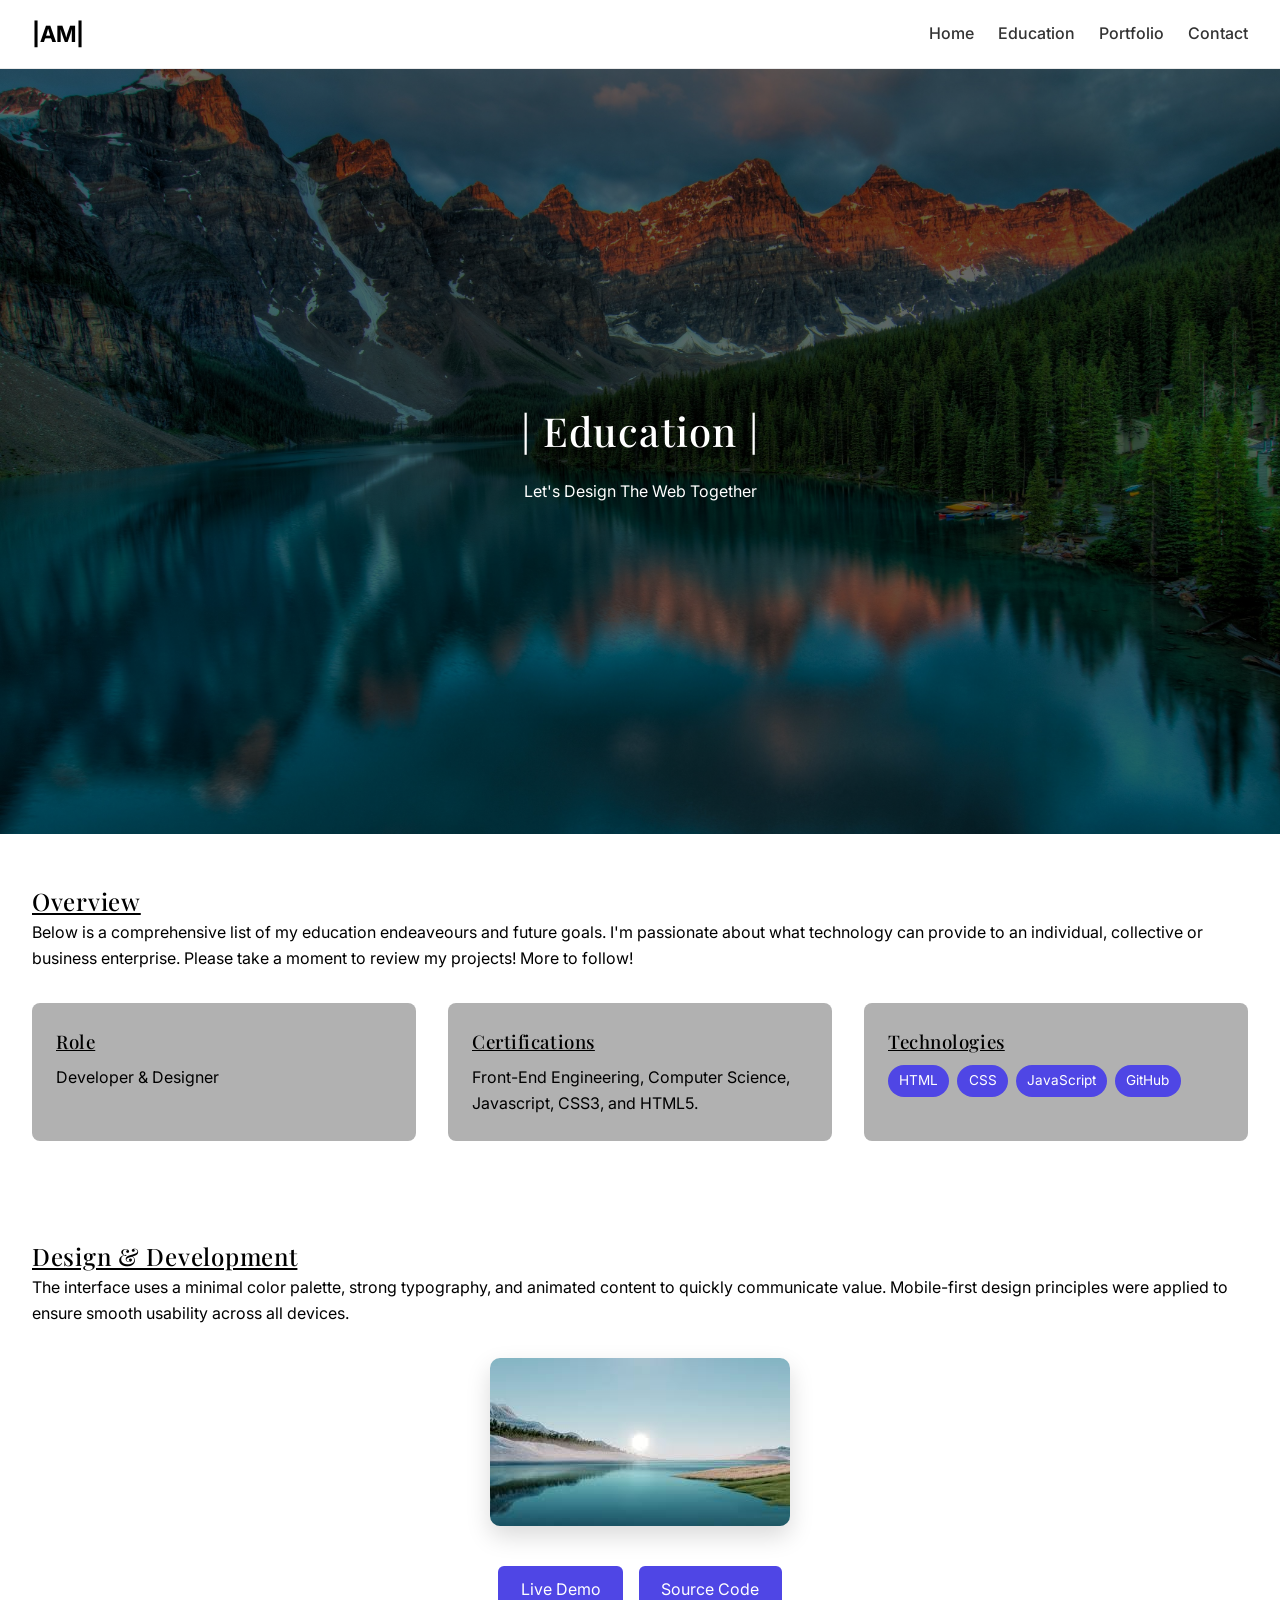
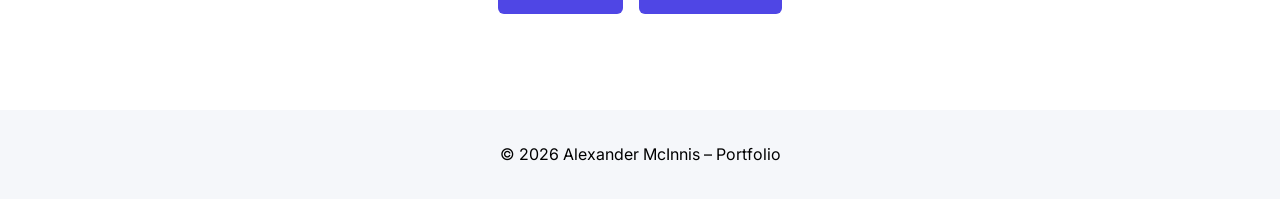
==== education-page/index.html @ c5065e4f "Publish 2026 portfolio Co-authored-by: Copilot App <223556219+Copilot@users.noreply.github.com>" ====
<!DOCTYPE html>
<html lang="en">
<head>
  <meta charset="UTF-8" />
  <meta name="viewport" content="width=device-width, initial-scale=1.0" />
  <title>Education | Alexander McInnis</title>
  <link rel="stylesheet" href="style.css" />
  <link rel="preconnect" href="https://fonts.googleapis.com">
  <link rel="preconnect" href="https://fonts.gstatic.com" crossorigin>
  <link href="https://fonts.googleapis.com/css2?family=Inter:wght@300;400;500;600&family=Playfair+Display:wght@400;500;600;700&display=swap" rel="stylesheet">

</head>
<body>

  <!-- Navbar -->
  <nav class="navbar">
    <div class="logo">|AM|</div>

    <button class="menu-toggle" id="menu-toggle" aria-label="Toggle menu" aria-expanded="false">☰</button>

    <ul class="nav-links" id="nav-links">
     <li><a href="../landing-page/index.html">Home</a></li>
      <li><a href="../education-page/index.html">Education</a></li>
      <li><a href="../portfolio-page/index.html">Portfolio</a></li>
      <li><a href="../contact-page/index.html">Contact</a></li>
    </ul>
  </nav>

  <!-- Hero -->
  <section class="project-hero">
    <h1>| Education |</h1>
    <p>Let's Design The Web Together</p>
  </section>

  <!-- Overview -->
  <section id="overview">
    <h2><u>Overview</u></h2>
    <p>
  Below is a comprehensive list of my education endeaveours and future goals. 
  I'm passionate about what technology can provide to an individual, collective or business enterprise.
  Please take a moment to review my projects! More to follow! 
    </p>

    <div class="project-info">
      <div class="info-box">
        <h3><u>Role</u></h3>
        <p>Developer & Designer</p>
      </div>
      <div class="info-box">
        <h3><u>Certifications</u></h3>
        <p>Front-End Engineering, Computer Science, Javascript, CSS3, and HTML5.</p>
      </div>
      <div class="info-box">
        <h3><u>Technologies</u></h3>
        <div class="tech-list">
          <span class="tech">HTML</span>
          <span class="tech">CSS</span>
          <span class="tech">JavaScript</span>
          <span class="tech">GitHub</span>
        </div>
      </div>
    </div>
  </section>

  <!-- Details -->
  <section id="details">
    <h2><u>Design & Development</u></h2>
    <p>
      The interface uses a minimal color palette, strong typography, and animated content to quickly communicate value.
      Mobile-first design principles were applied to ensure smooth usability across all devices.
    </p>

    <div class="project-image">
      <img src="image3.jpg" alt="Project preview" />
    </div>

    <div class="project-links">
      <a href="#" class="btn">Live Demo</a>
      <a href="#" class="btn">Source Code</a>
    </div>
  </section>

  <footer>
    <p>© 2026 Alexander McInnis – Portfolio</p>
  </footer>
<script src="script.js"></script>
</body>
</html>
---- education-page/style.css ----
html { scroll-behavior: smooth; }

    * {
      margin: 0;
      padding: 0;
      box-sizing: border-box;
    }

    body {
      font-family: "Inter", system-ui, -apple-system, BlinkMacSystemFont, sans-serif;
      line-height: 1.6;
      color: black;
    }
    h1 {
      font-family: "Playfair Display", serif;
      font-weight: 500;
      letter-spacing: 0.03em;
      color: white;
      margin-top: 0;
    }

    h2, h3, h4, h5, h6 {
      font-family: "Playfair Display", serif;
      font-weight: 500;
      letter-spacing: 0.03em;
      color: black;
      margin-top: 0;
    }
    /* Navbar */
    .navbar {
      display: flex;
      justify-content: space-between;
      align-items: center;
      padding: 1rem 2rem;
      background-color: #ffffff;
      border-bottom: 1px solid #eaeaea;
      position: sticky;
      top: 0;
      z-index: 1000;
    }

    .logo {
      color: black;
      font-size: 1.4rem;
      font-weight: bold;
    }

    .nav-links {
      list-style: none;
      display: flex;
      gap: 1.5rem;
    }

    .nav-links a {
      text-decoration: none;
      color: #333;
      font-weight: 500;
    }

    .menu-toggle {
      display: none;
      font-size: 1.8rem;
      background: none;
      border: none;
      cursor: pointer;
    }

    /* Hero */
    .project-hero {
      min-height: 85vh;
      display: flex;
      flex-direction: column;
      justify-content: center;
      padding: 4rem 2rem;
      text-align: center;
      background-image: linear-gradient(
          rgba(0, 0, 0, 0.6),
          rgba(0, 0, 0, 0.6)
        ),
        url("image2.jpg");
      background-size: cover;
      background-position: center;
      background-repeat: no-repeat;
      color: white;
    }

    .project-hero h1 {
      font-size: 2.5rem;
      margin-bottom: 1rem;
      animation: fadeUp 0.8s ease forwards;
      opacity: 0;
    }

    .project-hero p {
      max-width: 600px;
      margin: 0 auto;
      animation: fadeUp 0.8s ease forwards;
      animation-delay: 0.2s;
      opacity: 0;
    }

    /* Content sections */
    section {
      padding: 3rem 2rem;
      max-width: 1920px;
      margin: auto;
    }

    .project-info {
      display: grid;
      grid-template-columns: repeat(auto-fit, minmax(250px, 1fr));
      gap: 2rem;
      margin-top: 2rem;
    }

    .info-box {
      background: rgb(177, 177, 177);
      padding: 1.5rem;
      border-radius: 8px;
    }

    .info-box h3 {
      margin-bottom: 0.5rem;
    }

    .tech-list {
      display: flex;
      flex-wrap: wrap;
      gap: 0.5rem;
      margin-top: 0.5rem;
    }

    .tech {
      background: #4f46e5;
      color: white;
      padding: 0.3rem 0.7rem;
      border-radius: 20px;
      font-size: 0.85rem;
    }

    .project-image {
      margin-top: 2rem;
      text-align: center;
    }

    .project-image img {
      max-width: 100%;
      border-radius: 10px;
      box-shadow: 0 10px 25px rgba(0,0,0,0.15);
    }

    .project-links {
      margin-top: 2rem;
      display: flex;
      gap: 1rem;
      justify-content: center;
    }

    .btn {
      padding: 0.7rem 1.4rem;
      border-radius: 6px;
      border: none;
      cursor: pointer;
      font-size: 1rem;
      text-decoration: none;
      color: white;
      background: #4f46e5;
      transition: background 0.2s ease;
    }

    .btn:hover {
      background: #4338ca;
    }

    footer {
      padding: 2rem;
      text-align: center;
      background: #f5f7fa;
      margin-top: 3rem;
    }

    /* Animations */
    @keyframes fadeUp {
      from { opacity: 0; transform: translateY(20px); }
      to { opacity: 1; transform: translateY(0); }
    }

    /* Mobile */
    @media (max-width: 768px) {
      .menu-toggle { display: block; }

      .nav-links {
        display: none;
        position: absolute;
        top: 64px;
        right: 0;
        width: 100%;
        flex-direction: column;
        background-color: #ffffff;
        text-align: center;
        border-bottom: 1px solid #eaeaea;
      }

      .nav-links.active { display: flex; }

      .nav-links li { padding: 1rem 0; }
    }
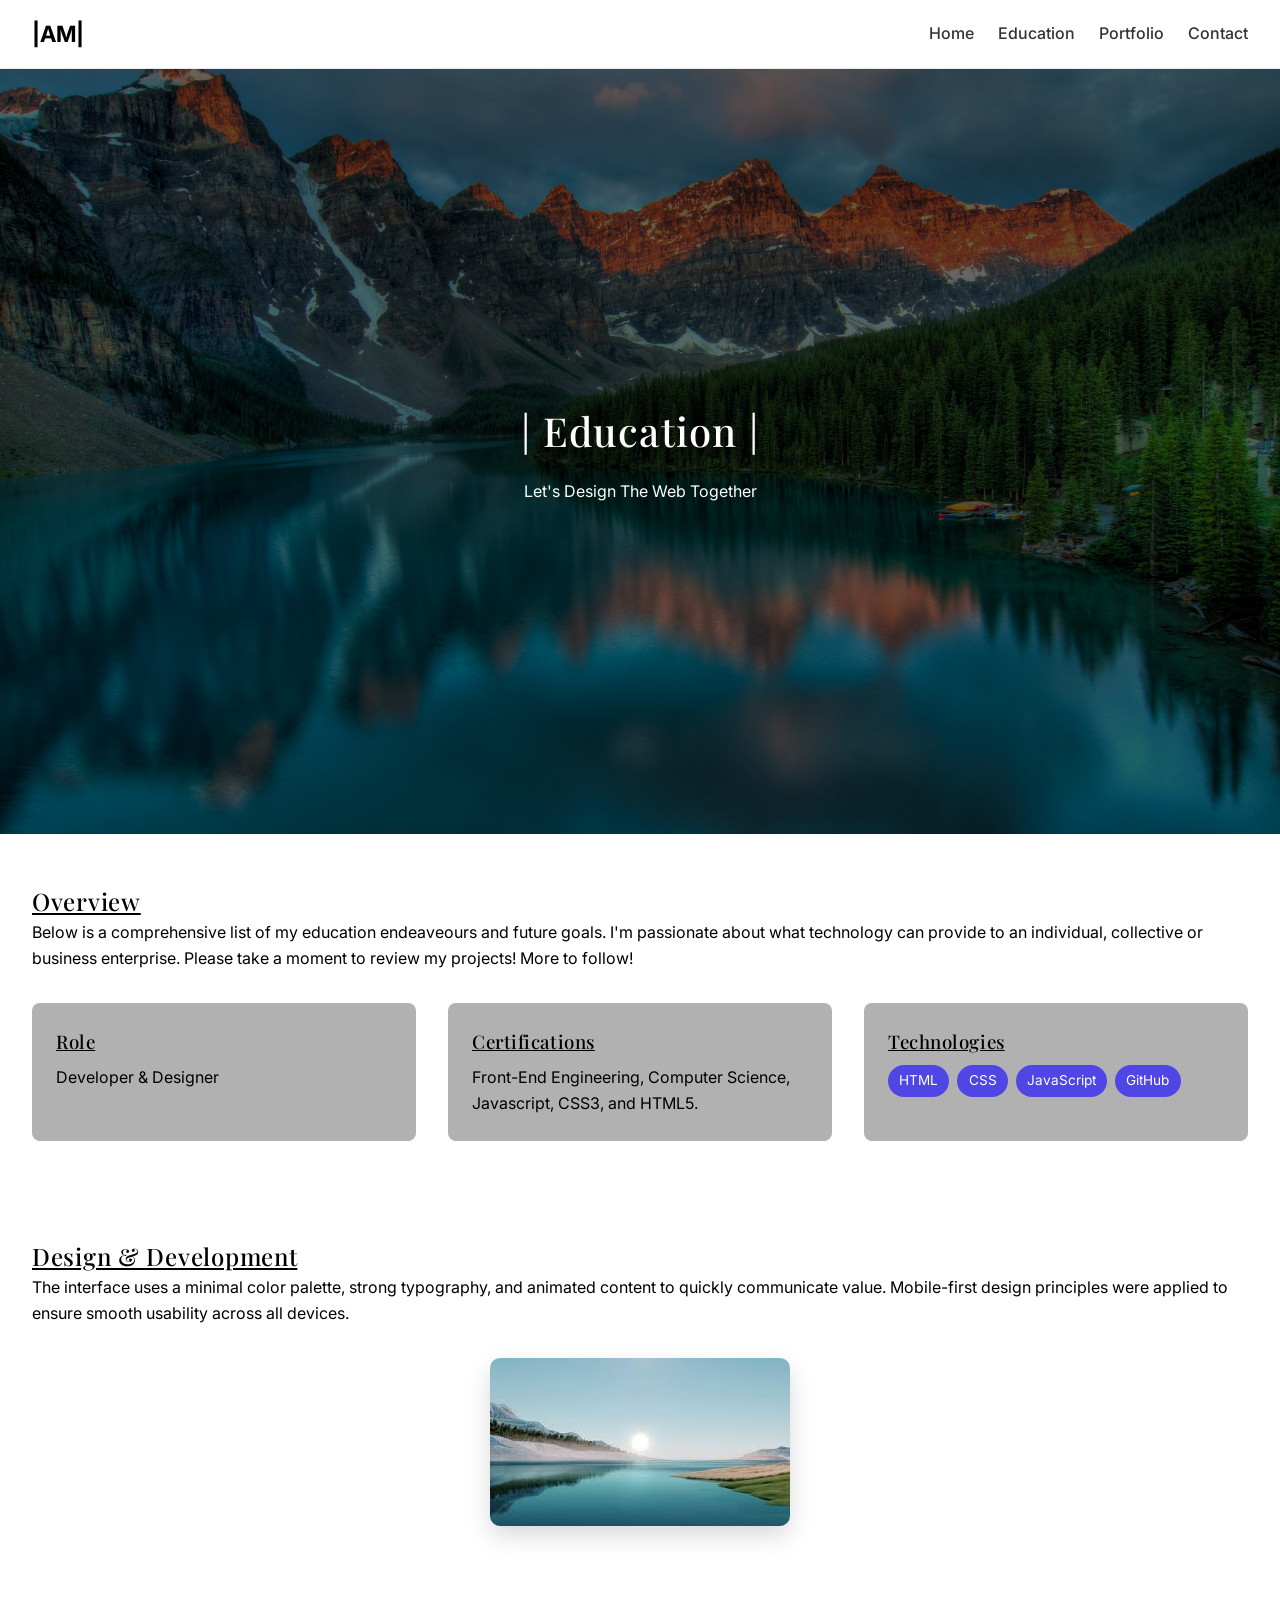
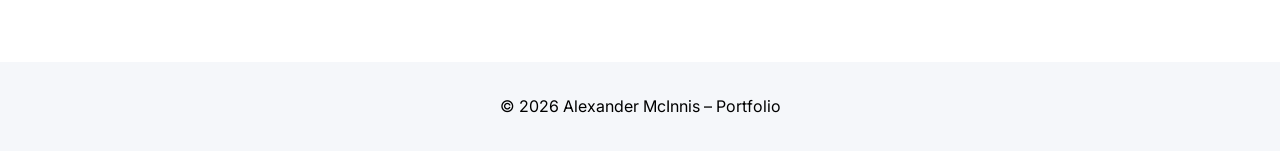
==== commit 317594be: "Update education page Co-authored-by: Copilot App <223556219+Copilot@users.noreply.github.com>" ====
--- a/education-page/index.html
+++ b/education-page/index.html
@@ -75,8 +75,6 @@
     </div>
 
     <div class="project-links">
-      <a href="#" class="btn">Live Demo</a>
-      <a href="#" class="btn">Source Code</a>
     </div>
   </section>
 
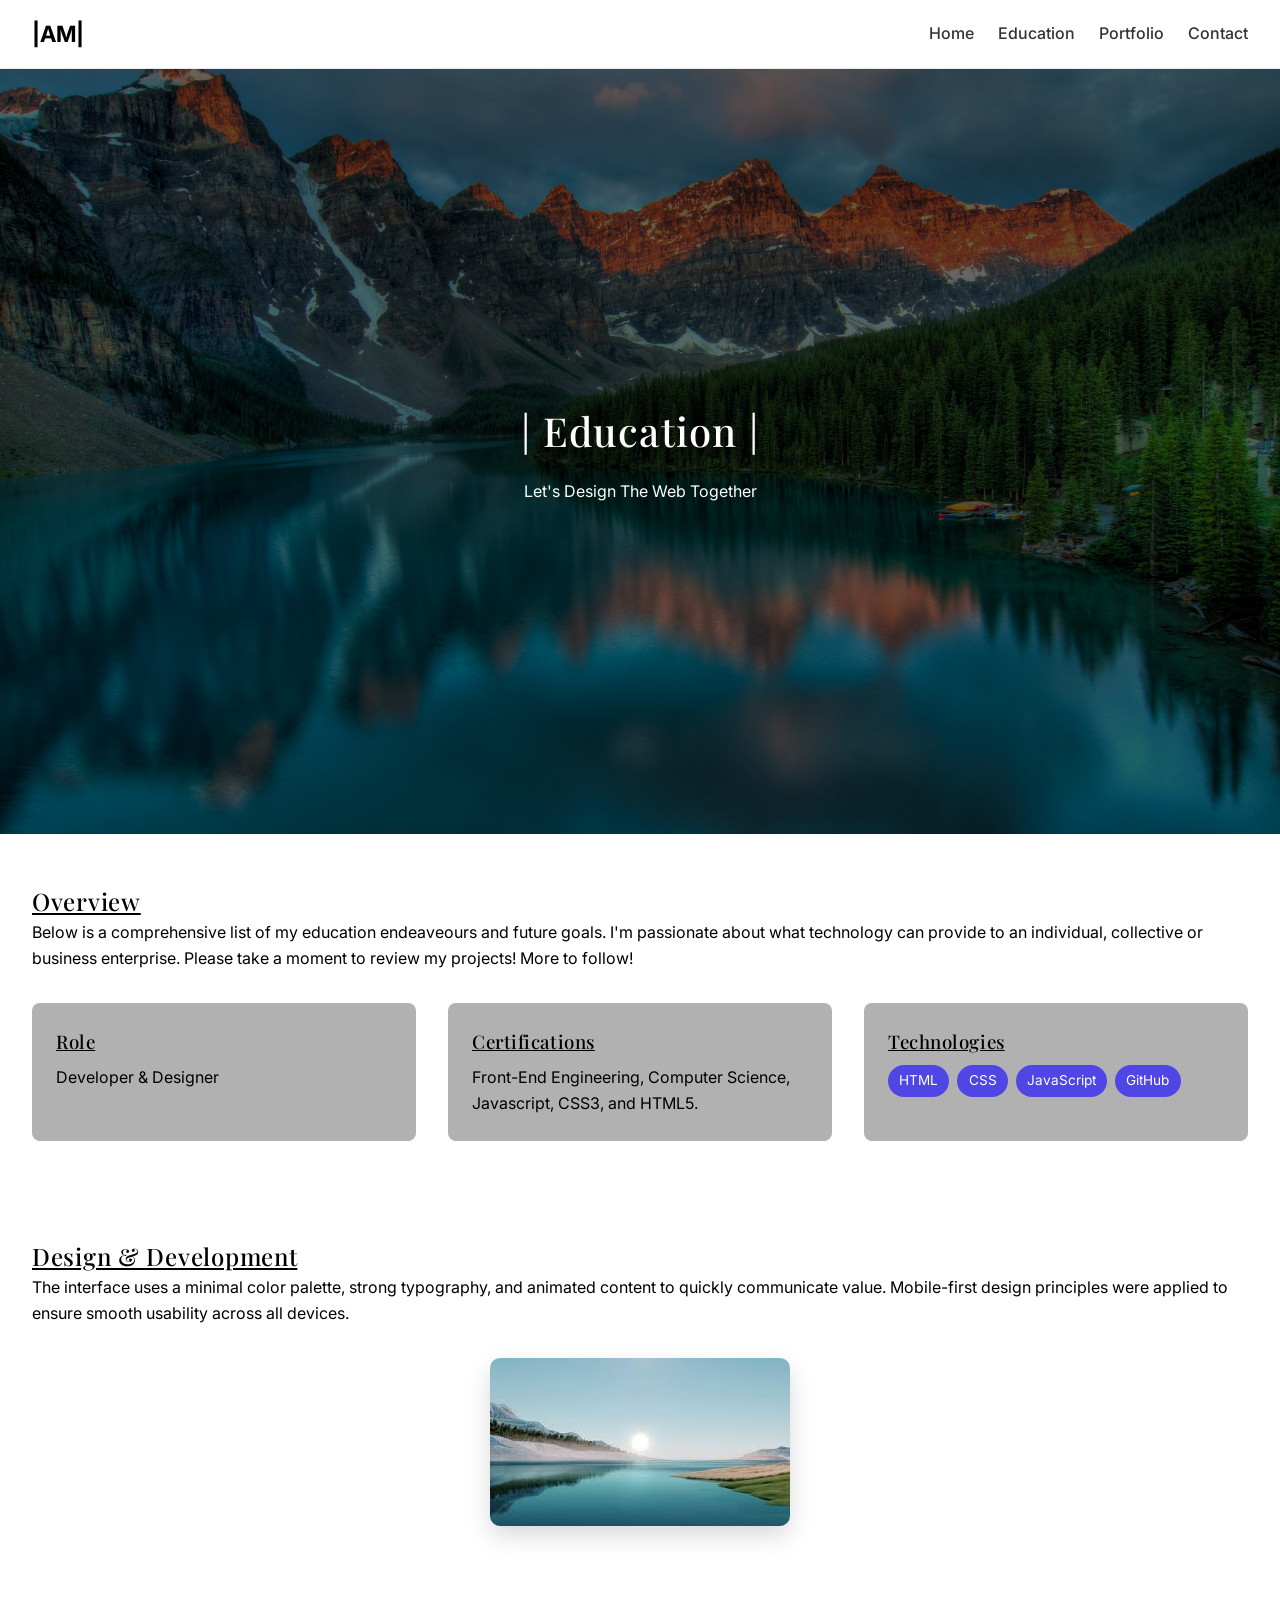
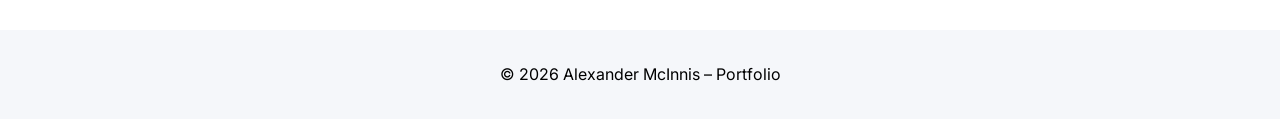
==== commit bc39a341: "Remove education page buttons Co-authored-by: Copilot App <223556219+Copilot@users.noreply.github.co" ====
--- a/education-page/index.html
+++ b/education-page/index.html
@@ -74,8 +74,6 @@
       <img src="image3.jpg" alt="Project preview" />
     </div>
 
-    <div class="project-links">
-    </div>
   </section>
 
   <footer>
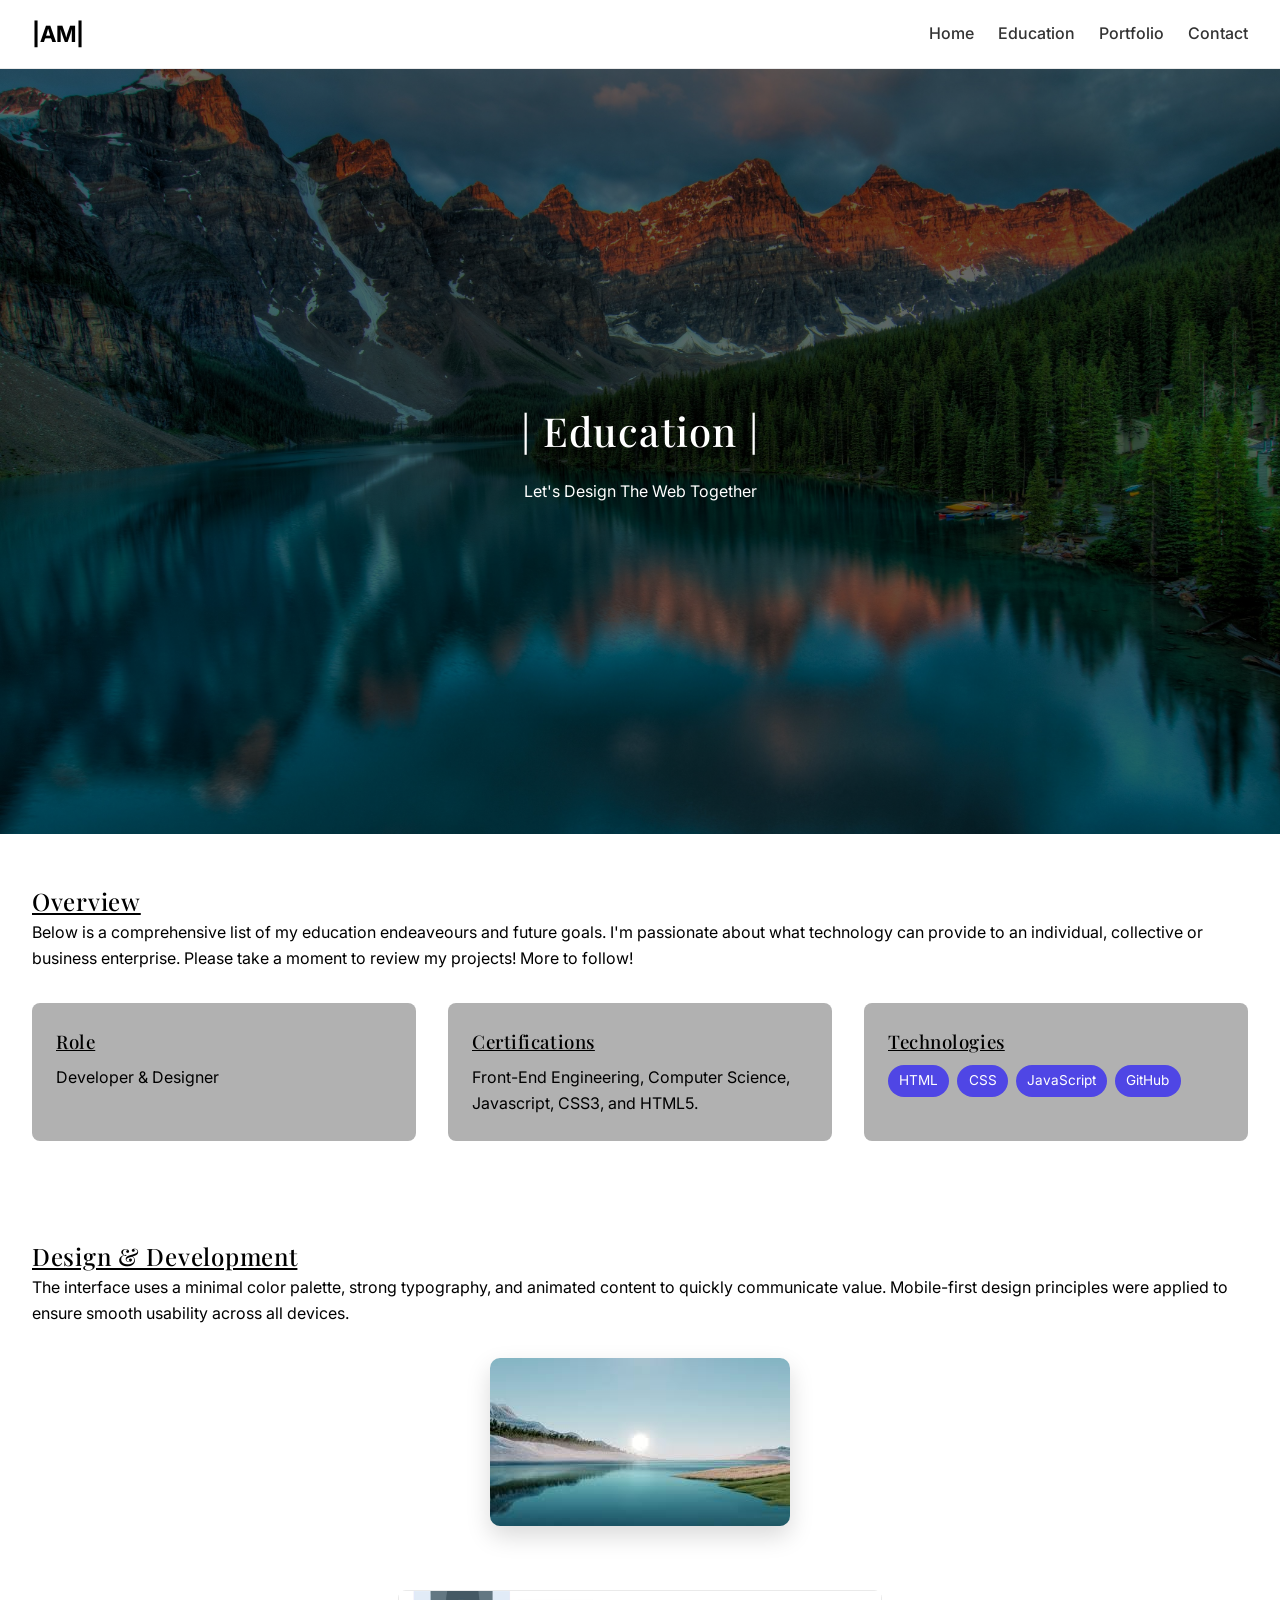
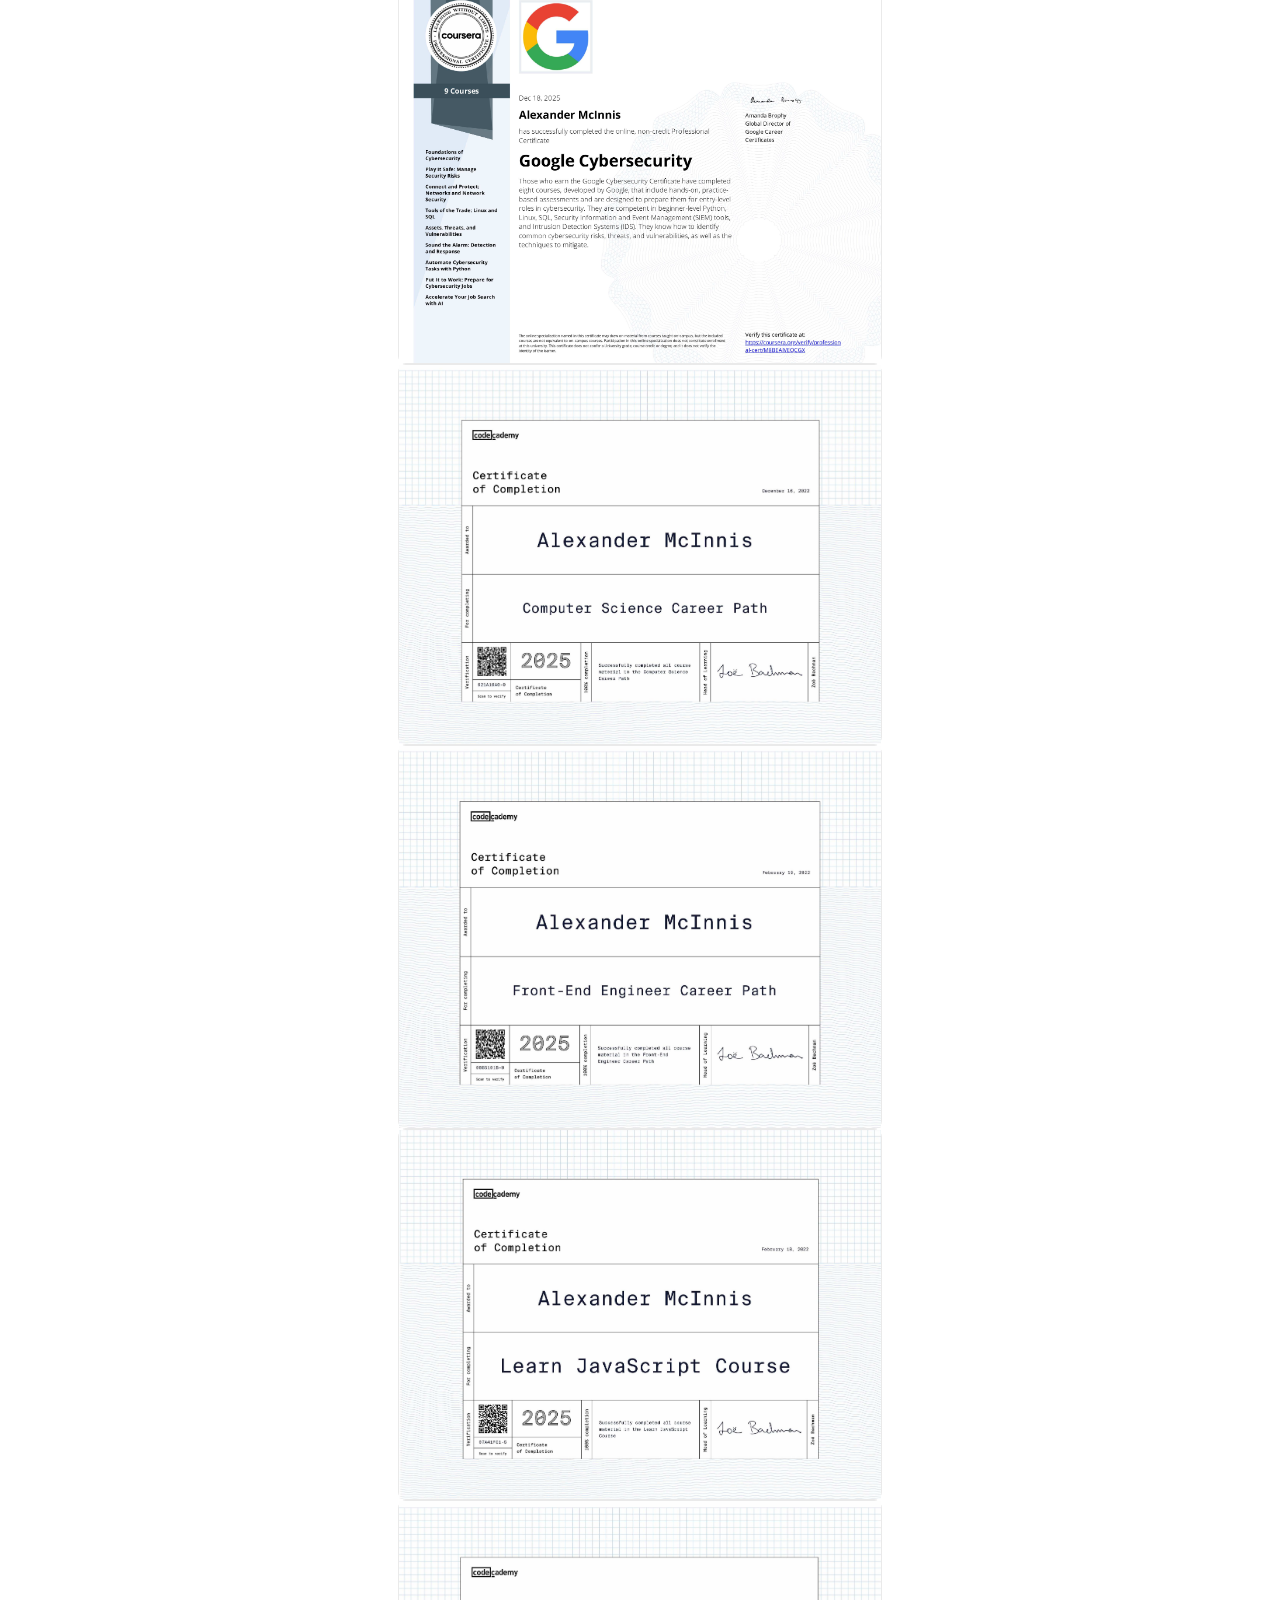
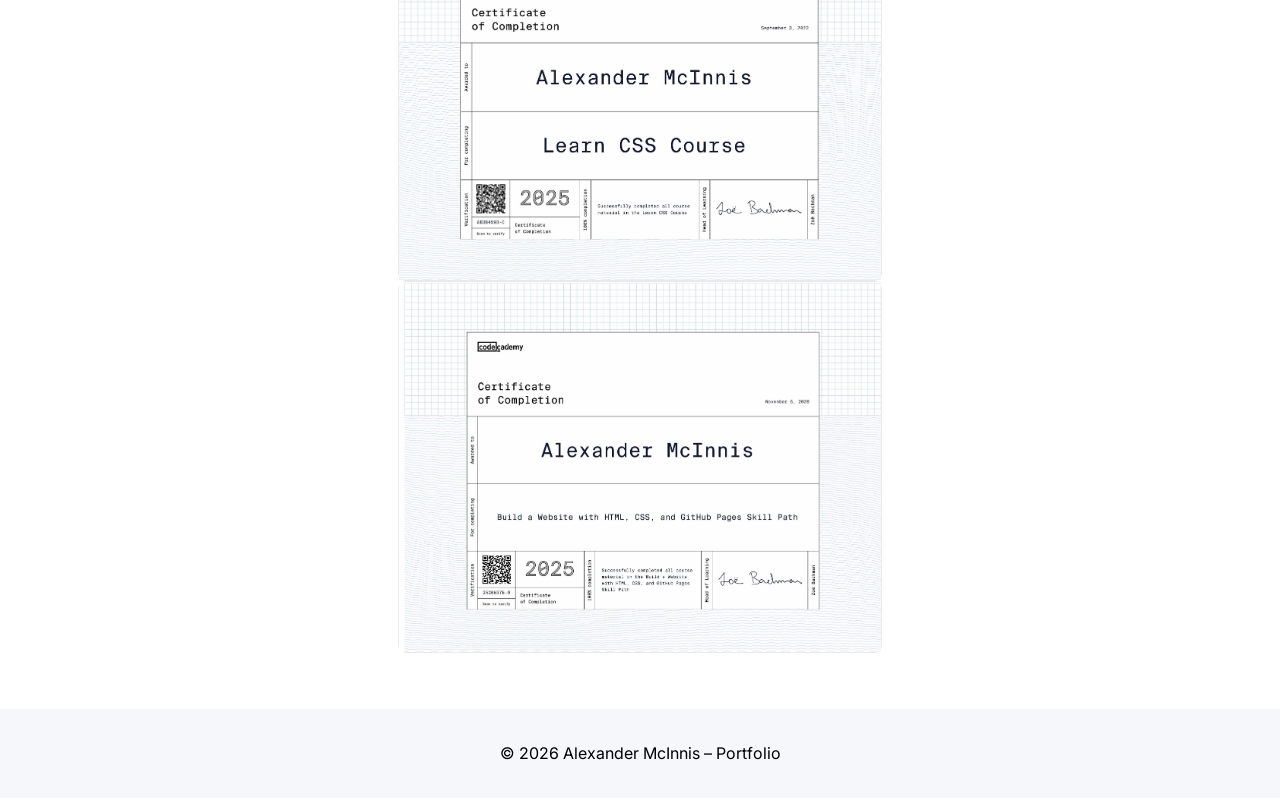
==== commit 1437e4c0: "Update education page certificates Co-authored-by: Copilot App <223556219+Copilot@users.noreply.gith" ====
--- a/education-page/index.html
+++ b/education-page/index.html
@@ -75,8 +75,15 @@
     </div>
 
   </section>
-
-  <footer>
+<div class="grid-container">  
+  <div class="grid-item"><img src="./Coursera Certificate.jpg" alt="Coursera certificate"></div>
+  <div class="grid-item"><img src="./Comp Sci Cert.jpg" alt="Computer science certificate"></div>
+  <div class="grid-item"><img src="./Fron-End Cert.jpg" alt="Front-end certificate"></div>
+  <div class="grid-item"><img src="./JavaScript Cert.jpg" alt="JavaScript certificate"></div>
+  <div class="grid-item"><img src="./CSS Cert.jpg" alt="CSS certificate"></div>
+  <div class="grid-item"><img src="./HTML Cert.jpg" alt="HTML certificate"></div>
+</div>
+ <footer>
     <p>© 2026 Alexander McInnis – Portfolio</p>
   </footer>
 <script src="script.js"></script>
--- a/education-page/style.css
+++ b/education-page/style.css
@@ -65,6 +65,40 @@
       cursor: pointer;
     }
 
+/* Generic grid container */
+  
+  .grid-container {
+  display: grid;
+
+  grid-template-columns: repeat(var(--grid-columns), 1fr);
+  grid-template-rows: repeat(var(--grid-rows), minmax(var(--grid-min-cell), 1fr));
+
+  gap: var(--grid-gap);
+
+  max-width: 500px;
+  margin: auto;
+  padding: 0.5rem;
+  }
+ .grid-container img {
+  width: 100%;
+  height: 100%;
+  object-fit: cover; /* or contain, depending on desired effect */
+}
+.grid-item {
+  
+  background: #ffffff;
+  border: 1px solid #eaeaea;
+  border-radius: 8px;
+
+  display: flex;
+  align-items: center;
+  justify-content: center;
+
+  font-weight: 500;
+  font-size: 2rem;
+
+  transition: transform 0.2s ease, box-shadow 0.2s ease;
+}
     /* Hero */
     .project-hero {
       min-height: 85vh;
